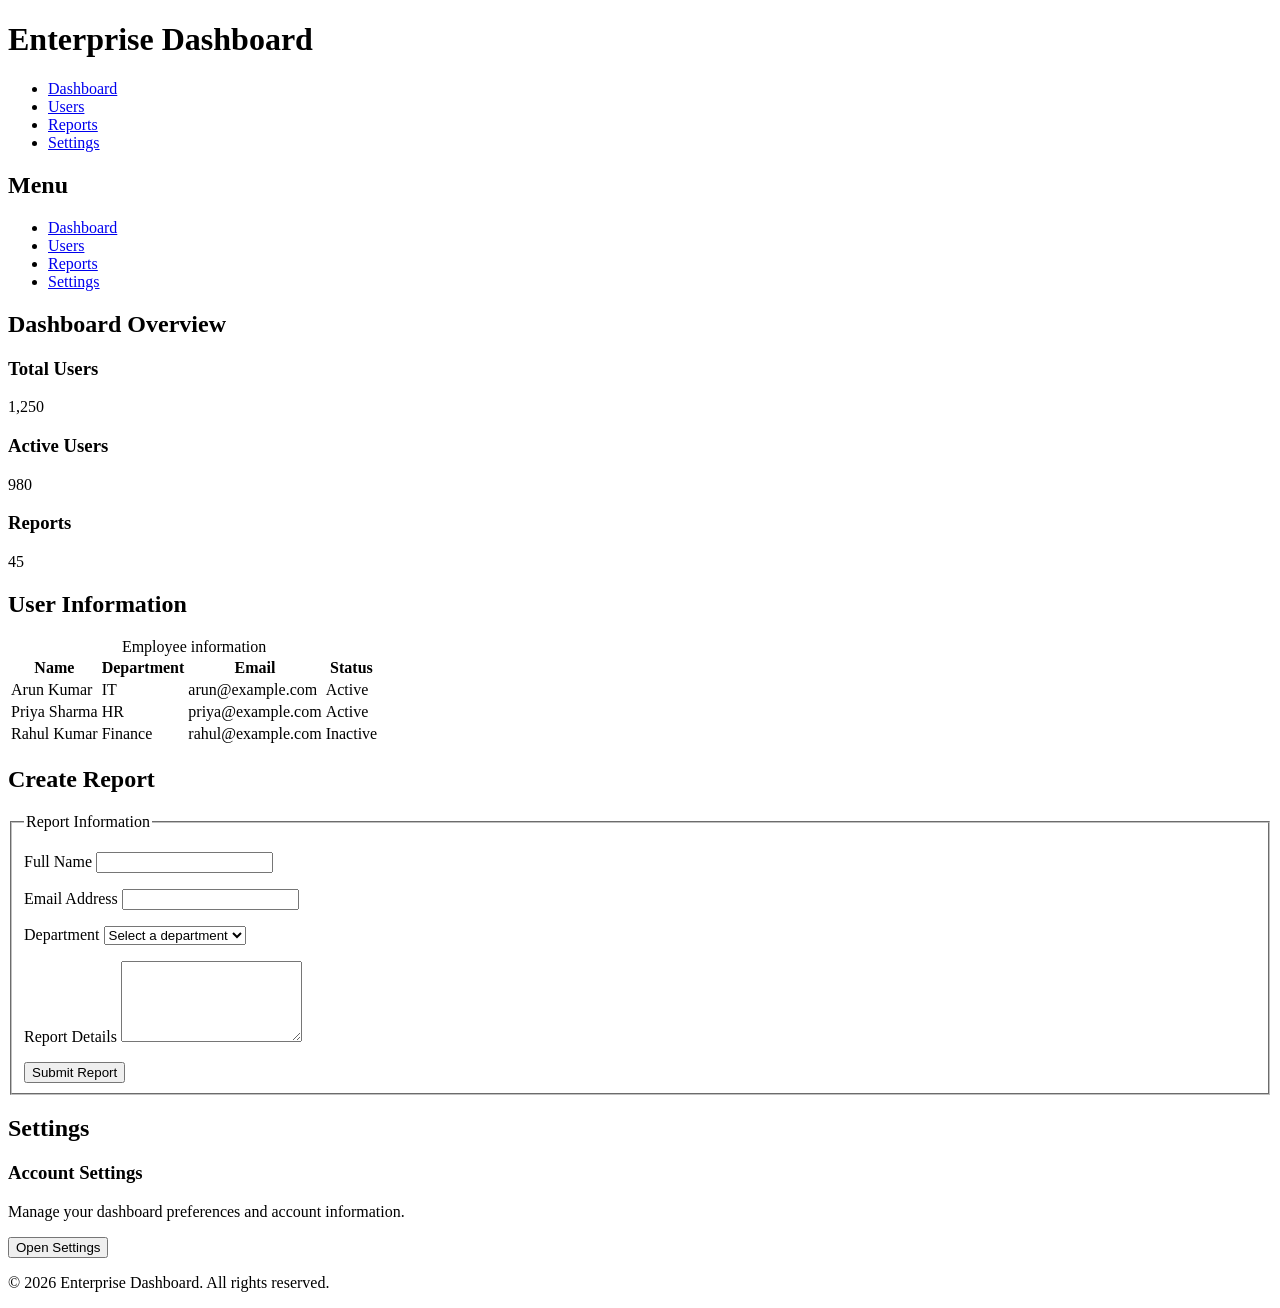
==== index.html @ 7f6d627e "Create index.html" ====
<!DOCTYPE html>
<html lang="en">
<head>
    <meta charset="UTF-8">
    <meta name="viewport" content="width=device-width, initial-scale=1.0">
    <meta name="description" content="Accessible Enterprise Dashboard">
    <title>Enterprise Dashboard</title>
</head>

<body>

    <header>
        <h1>Enterprise Dashboard</h1>

        <nav aria-label="Main navigation">
            <ul>
                <li><a href="#dashboard">Dashboard</a></li>
                <li><a href="#users">Users</a></li>
                <li><a href="#reports">Reports</a></li>
                <li><a href="#settings">Settings</a></li>
            </ul>
        </nav>
    </header>

    <aside aria-label="Sidebar navigation">
        <h2>Menu</h2>
        <nav aria-label="Sidebar menu">
            <ul>
                <li><a href="#dashboard">Dashboard</a></li>
                <li><a href="#users">Users</a></li>
                <li><a href="#reports">Reports</a></li>
                <li><a href="#settings">Settings</a></li>
            </ul>
        </nav>
    </aside>

    <main id="dashboard">

        <section aria-labelledby="overview-heading">
            <h2 id="overview-heading">Dashboard Overview</h2>

            <article>
                <h3>Total Users</h3>
                <p>1,250</p>
            </article>

            <article>
                <h3>Active Users</h3>
                <p>980</p>
            </article>

            <article>
                <h3>Reports</h3>
                <p>45</p>
            </article>
        </section>

        <section id="users" aria-labelledby="users-heading">
            <h2 id="users-heading">User Information</h2>

            <table>
                <caption>Employee information</caption>

                <thead>
                    <tr>
                        <th scope="col">Name</th>
                        <th scope="col">Department</th>
                        <th scope="col">Email</th>
                        <th scope="col">Status</th>
                    </tr>
                </thead>

                <tbody>
                    <tr>
                        <td>Arun Kumar</td>
                        <td>IT</td>
                        <td>arun@example.com</td>
                        <td>Active</td>
                    </tr>

                    <tr>
                        <td>Priya Sharma</td>
                        <td>HR</td>
                        <td>priya@example.com</td>
                        <td>Active</td>
                    </tr>

                    <tr>
                        <td>Rahul Kumar</td>
                        <td>Finance</td>
                        <td>rahul@example.com</td>
                        <td>Inactive</td>
                    </tr>
                </tbody>
            </table>
        </section>

        <section id="reports" aria-labelledby="form-heading">
            <h2 id="form-heading">Create Report</h2>

            <form action="#" method="post">

                <fieldset>
                    <legend>Report Information</legend>

                    <p>
                        <label for="name">Full Name</label>
                        <input
                            type="text"
                            id="name"
                            name="name"
                            required
                            autocomplete="name"
                        >
                    </p>

                    <p>
                        <label for="email">Email Address</label>
                        <input
                            type="email"
                            id="email"
                            name="email"
                            required
                            autocomplete="email"
                            aria-label="Email address"
                        >
                    </p>

                    <p>
                        <label for="department">Department</label>
                        <select
                            id="department"
                            name="department"
                            required
                            aria-label="Select department"
                        >
                            <option value="">Select a department</option>
                            <option value="it">IT</option>
                            <option value="hr">HR</option>
                            <option value="finance">Finance</option>
                            <option value="marketing">Marketing</option>
                        </select>
                    </p>

                    <p>
                        <label for="report">Report Details</label>
                        <textarea
                            id="report"
                            name="report"
                            rows="5"
                            required
                            aria-label="Report details"
                        ></textarea>
                    </p>

                    <button type="submit">Submit Report</button>

                </fieldset>
            </form>
        </section>

        <section id="settings" aria-labelledby="settings-heading">
            <h2 id="settings-heading">Settings</h2>

            <article>
                <h3>Account Settings</h3>
                <p>Manage your dashboard preferences and account information.</p>

                <button
                    type="button"
                    aria-label="Open account settings dialog"
                    onclick="document.getElementById('settings-dialog').showModal()"
                >
                    Open Settings
                </button>
            </article>
        </section>

    </main>

    <dialog id="settings-dialog" aria-labelledby="dialog-title">
        <h2 id="dialog-title">Account Settings</h2>

        <p>Update your account settings from this dialog.</p>

        <form method="dialog">
            <button type="submit">Close</button>
        </form>
    </dialog>

    <footer>
        <p>&copy; 2026 Enterprise Dashboard. All rights reserved.</p>
    </footer>

</body>
</html>
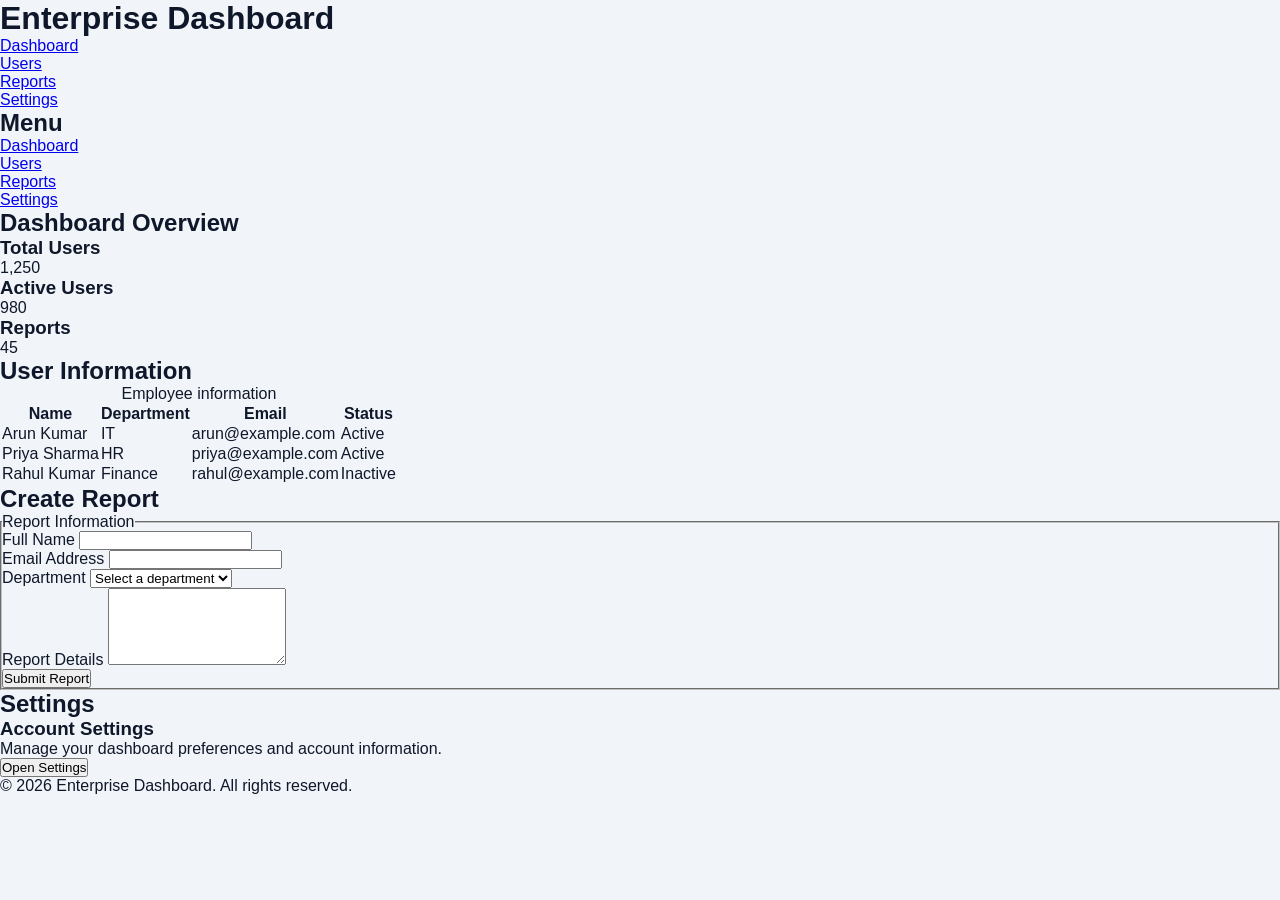
==== commit 33e93c22: "Update index.html" ====
--- a/index.html
+++ b/index.html
@@ -4,6 +4,7 @@
     <meta charset="UTF-8">
     <meta name="viewport" content="width=device-width, initial-scale=1.0">
     <meta name="description" content="Accessible Enterprise Dashboard">
+    <link rel="stylesheet" href="style.css">
     <title>Enterprise Dashboard</title>
 </head>
 
@@ -193,4 +194,4 @@
     </footer>
 
 </body>
-</html>+</html>
--- a/style.css
+++ b/style.css
@@ -0,0 +1,86 @@
+:root {
+  --primary: #2563eb;
+  --primary-dark: #1d4ed8;
+  --background: #f1f5f9;
+  --surface: rgba(255, 255, 255, 0.75);
+  --text: #0f172a;
+  --muted: #64748b;
+  --border: rgba(148, 163, 184, 0.25);
+
+  --font-sm: 14px;
+  --font-md: 16px;
+  --font-lg: 20px;
+  --font-xl: 28px;
+
+  --space-1: 4px;
+  --space-2: 8px;
+  --space-3: 12px;
+  --space-4: 16px;
+  --space-5: 20px;
+  --space-6: 24px;
+  --space-8: 32px;
+
+  --radius-sm: 8px;
+  --radius-md: 14px;
+  --radius-lg: 20px;
+
+  --shadow: 0 8px 25px rgba(15, 23, 42, 0.08);
+}
+
+* {
+  box-sizing: border-box;
+  margin: 0;
+  padding: 0;
+}
+
+html {
+  width: 100%;
+  overflow-x: hidden;
+}
+
+body {
+  width: 100%;
+  min-height: 100vh;
+  font-family: Arial, sans-serif;
+  background: var(--background);
+  color: var(--text);
+  overflow-x: hidden;
+}
+
+.dashboard {
+  width: min(100% - 32px, 1440px);
+  margin: auto;
+  padding: var(--space-6) 0;
+}
+
+.header {
+  display: flex;
+  justify-content: space-between;
+  align-items: center;
+  gap: var(--space-4);
+  margin-bottom: var(--space-6);
+}
+
+.header h1 {
+  font-size: var(--font-xl);
+}
+
+.header p {
+  color: var(--muted);
+  margin-top: var(--space-2);
+}
+
+.dashboard-grid {
+  display: grid;
+  grid-template-columns: repeat(4, minmax(0, 1fr));
+  gap: var(--space-5);
+}
+
+.card {
+  min-width: 0;
+  padding: var(--space-6);
+  background: var(--surface);
+  border: 1px solid var(--border);
+  border-radius: var(--radius-md);
+  box-shadow: var(--shadow);
+  backdrop-filter: blur
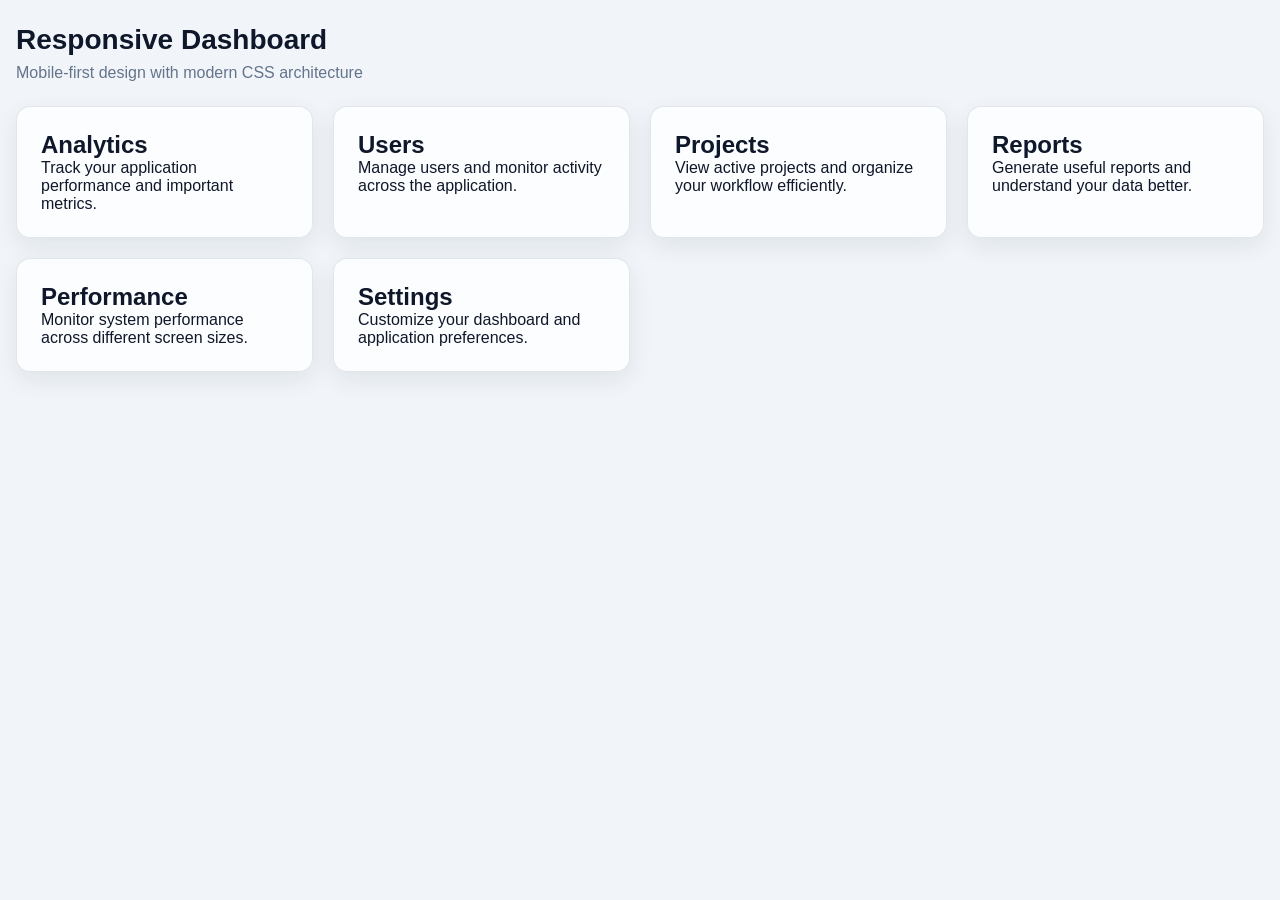
==== commit 20eff2c0: "Update index.html" ====
--- a/index.html
+++ b/index.html
@@ -1,197 +1,58 @@
 <!DOCTYPE html>
 <html lang="en">
 <head>
-    <meta charset="UTF-8">
-    <meta name="viewport" content="width=device-width, initial-scale=1.0">
-    <meta name="description" content="Accessible Enterprise Dashboard">
-    <link rel="stylesheet" href="style.css">
-    <title>Enterprise Dashboard</title>
+  <meta charset="UTF-8">
+  <meta name="viewport" content="width=device-width, initial-scale=1.0">
+  <link rel="stylesheet" href="style.css">
+  <title>Responsive Dashboard</title>
 </head>
 
 <body>
 
-    <header>
-        <h1>Enterprise Dashboard</h1>
+  <main class="dashboard">
 
-        <nav aria-label="Main navigation">
-            <ul>
-                <li><a href="#dashboard">Dashboard</a></li>
-                <li><a href="#users">Users</a></li>
-                <li><a href="#reports">Reports</a></li>
-                <li><a href="#settings">Settings</a></li>
-            </ul>
-        </nav>
+    <header class="header">
+      <div>
+        <h1>Responsive Dashboard</h1>
+        <p>Mobile-first design with modern CSS architecture</p>
+      </div>
     </header>
 
-    <aside aria-label="Sidebar navigation">
-        <h2>Menu</h2>
-        <nav aria-label="Sidebar menu">
-            <ul>
-                <li><a href="#dashboard">Dashboard</a></li>
-                <li><a href="#users">Users</a></li>
-                <li><a href="#reports">Reports</a></li>
-                <li><a href="#settings">Settings</a></li>
-            </ul>
-        </nav>
-    </aside>
+    <section class="dashboard-grid">
 
-    <main id="dashboard">
+      <article class="card">
+        <h2>Analytics</h2>
+        <p>Track your application performance and important metrics.</p>
+      </article>
 
-        <section aria-labelledby="overview-heading">
-            <h2 id="overview-heading">Dashboard Overview</h2>
+      <article class="card">
+        <h2>Users</h2>
+        <p>Manage users and monitor activity across the application.</p>
+      </article>
 
-            <article>
-                <h3>Total Users</h3>
-                <p>1,250</p>
-            </article>
+      <article class="card">
+        <h2>Projects</h2>
+        <p>View active projects and organize your workflow efficiently.</p>
+      </article>
 
-            <article>
-                <h3>Active Users</h3>
-                <p>980</p>
-            </article>
+      <article class="card">
+        <h2>Reports</h2>
+        <p>Generate useful reports and understand your data better.</p>
+      </article>
 
-            <article>
-                <h3>Reports</h3>
-                <p>45</p>
-            </article>
-        </section>
+      <article class="card">
+        <h2>Performance</h2>
+        <p>Monitor system performance across different screen sizes.</p>
+      </article>
 
-        <section id="users" aria-labelledby="users-heading">
-            <h2 id="users-heading">User Information</h2>
+      <article class="card">
+        <h2>Settings</h2>
+        <p>Customize your dashboard and application preferences.</p>
+      </article>
 
-            <table>
-                <caption>Employee information</caption>
+    </section>
 
-                <thead>
-                    <tr>
-                        <th scope="col">Name</th>
-                        <th scope="col">Department</th>
-                        <th scope="col">Email</th>
-                        <th scope="col">Status</th>
-                    </tr>
-                </thead>
-
-                <tbody>
-                    <tr>
-                        <td>Arun Kumar</td>
-                        <td>IT</td>
-                        <td>arun@example.com</td>
-                        <td>Active</td>
-                    </tr>
-
-                    <tr>
-                        <td>Priya Sharma</td>
-                        <td>HR</td>
-                        <td>priya@example.com</td>
-                        <td>Active</td>
-                    </tr>
-
-                    <tr>
-                        <td>Rahul Kumar</td>
-                        <td>Finance</td>
-                        <td>rahul@example.com</td>
-                        <td>Inactive</td>
-                    </tr>
-                </tbody>
-            </table>
-        </section>
-
-        <section id="reports" aria-labelledby="form-heading">
-            <h2 id="form-heading">Create Report</h2>
-
-            <form action="#" method="post">
-
-                <fieldset>
-                    <legend>Report Information</legend>
-
-                    <p>
-                        <label for="name">Full Name</label>
-                        <input
-                            type="text"
-                            id="name"
-                            name="name"
-                            required
-                            autocomplete="name"
-                        >
-                    </p>
-
-                    <p>
-                        <label for="email">Email Address</label>
-                        <input
-                            type="email"
-                            id="email"
-                            name="email"
-                            required
-                            autocomplete="email"
-                            aria-label="Email address"
-                        >
-                    </p>
-
-                    <p>
-                        <label for="department">Department</label>
-                        <select
-                            id="department"
-                            name="department"
-                            required
-                            aria-label="Select department"
-                        >
-                            <option value="">Select a department</option>
-                            <option value="it">IT</option>
-                            <option value="hr">HR</option>
-                            <option value="finance">Finance</option>
-                            <option value="marketing">Marketing</option>
-                        </select>
-                    </p>
-
-                    <p>
-                        <label for="report">Report Details</label>
-                        <textarea
-                            id="report"
-                            name="report"
-                            rows="5"
-                            required
-                            aria-label="Report details"
-                        ></textarea>
-                    </p>
-
-                    <button type="submit">Submit Report</button>
-
-                </fieldset>
-            </form>
-        </section>
-
-        <section id="settings" aria-labelledby="settings-heading">
-            <h2 id="settings-heading">Settings</h2>
-
-            <article>
-                <h3>Account Settings</h3>
-                <p>Manage your dashboard preferences and account information.</p>
-
-                <button
-                    type="button"
-                    aria-label="Open account settings dialog"
-                    onclick="document.getElementById('settings-dialog').showModal()"
-                >
-                    Open Settings
-                </button>
-            </article>
-        </section>
-
-    </main>
-
-    <dialog id="settings-dialog" aria-labelledby="dialog-title">
-        <h2 id="dialog-title">Account Settings</h2>
-
-        <p>Update your account settings from this dialog.</p>
-
-        <form method="dialog">
-            <button type="submit">Close</button>
-        </form>
-    </dialog>
-
-    <footer>
-        <p>&copy; 2026 Enterprise Dashboard. All rights reserved.</p>
-    </footer>
+  </main>
 
 </body>
 </html>
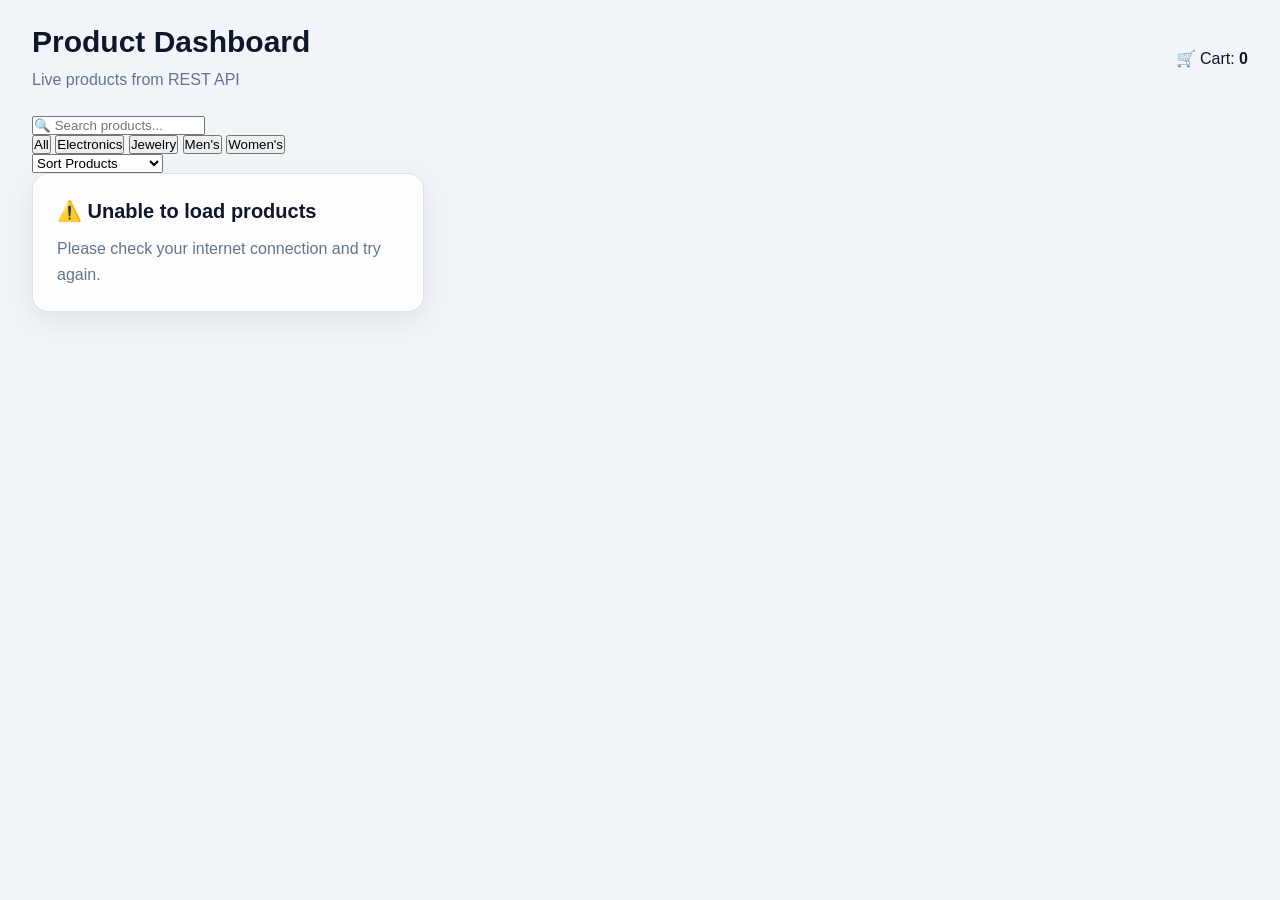
==== commit 327e684d: "Update index.html" ====
--- a/index.html
+++ b/index.html
@@ -4,7 +4,7 @@
   <meta charset="UTF-8">
   <meta name="viewport" content="width=device-width, initial-scale=1.0">
   <link rel="stylesheet" href="style.css">
-  <title>Responsive Dashboard</title>
+  <title>Dynamic Product Dashboard</title>
 </head>
 
 <body>
@@ -13,46 +13,65 @@
 
     <header class="header">
       <div>
-        <h1>Responsive Dashboard</h1>
-        <p>Mobile-first design with modern CSS architecture</p>
+        <h1>Product Dashboard</h1>
+        <p>Live products from REST API</p>
+      </div>
+
+      <div>
+        🛒 Cart: <strong id="cart-count">0</strong>
       </div>
     </header>
 
+    <section class="controls">
+
+      <input
+        type="search"
+        id="search-input"
+        placeholder="🔍 Search products..."
+      >
+
+      <div class="categories">
+        <button class="category-btn active" data-category="all">
+          All
+        </button>
+
+        <button class="category-btn" data-category="electronics">
+          Electronics
+        </button>
+
+        <button class="category-btn" data-category="jewelery">
+          Jewelry
+        </button>
+
+        <button class="category-btn" data-category="men's clothing">
+          Men's
+        </button>
+
+        <button class="category-btn" data-category="women's clothing">
+          Women's
+        </button>
+      </div>
+
+      <select id="sort-select">
+        <option value="default">Sort Products</option>
+        <option value="low-high">Price: Low to High</option>
+        <option value="high-low">Price: High to Low</option>
+        <option value="name">Name: A to Z</option>
+      </select>
+
+    </section>
+
     <section class="dashboard-grid">
-
       <article class="card">
-        <h2>Analytics</h2>
-        <p>Track your application performance and important metrics.</p>
+        <h2>Loading...</h2>
+        <p>Fetching products...</p>
       </article>
-
-      <article class="card">
-        <h2>Users</h2>
-        <p>Manage users and monitor activity across the application.</p>
-      </article>
-
-      <article class="card">
-        <h2>Projects</h2>
-        <p>View active projects and organize your workflow efficiently.</p>
-      </article>
-
-      <article class="card">
-        <h2>Reports</h2>
-        <p>Generate useful reports and understand your data better.</p>
-      </article>
-
-      <article class="card">
-        <h2>Performance</h2>
-        <p>Monitor system performance across different screen sizes.</p>
-      </article>
-
-      <article class="card">
-        <h2>Settings</h2>
-        <p>Customize your dashboard and application preferences.</p>
-      </article>
-
     </section>
 
   </main>
 
+  <script src="api.js"></script>
+  <script src="app.js"></script>
+
 </body>
 </html>
--- a/style.css
+++ b/style.css
@@ -1,16 +1,17 @@
 :root {
   --primary: #2563eb;
   --primary-dark: #1d4ed8;
+
   --background: #f1f5f9;
-  --surface: rgba(255, 255, 255, 0.75);
+  --surface: rgba(255, 255, 255, 0.82);
   --text: #0f172a;
   --muted: #64748b;
-  --border: rgba(148, 163, 184, 0.25);
+  --border: rgba(148, 163, 184, 0.3);
 
   --font-sm: 14px;
   --font-md: 16px;
   --font-lg: 20px;
-  --font-xl: 28px;
+  --font-xl: 30px;
 
   --space-1: 4px;
   --space-2: 8px;
@@ -21,66 +22,169 @@
   --space-8: 32px;
 
   --radius-sm: 8px;
-  --radius-md: 14px;
+  --radius-md: 16px;
   --radius-lg: 20px;
 
   --shadow: 0 8px 25px rgba(15, 23, 42, 0.08);
 }
 
+/* Basic reset */
 * {
   box-sizing: border-box;
   margin: 0;
   padding: 0;
 }
 
-html {
+html,
+body {
   width: 100%;
+  max-width: 100%;
   overflow-x: hidden;
 }
 
 body {
-  width: 100%;
   min-height: 100vh;
   font-family: Arial, sans-serif;
   background: var(--background);
   color: var(--text);
-  overflow-x: hidden;
 }
 
+/* Main dashboard */
 .dashboard {
-  width: min(100% - 32px, 1440px);
-  margin: auto;
-  padding: var(--space-6) 0;
+  width: calc(100% - 32px);
+  max-width: 1440px;
+  margin: 0 auto;
+  padding: 24px 0 40px;
 }
 
+/* Header */
 .header {
   display: flex;
+  align-items: center;
   justify-content: space-between;
-  align-items: center;
-  gap: var(--space-4);
-  margin-bottom: var(--space-6);
+  gap: 16px;
+  margin-bottom: 24px;
 }
 
 .header h1 {
   font-size: var(--font-xl);
+  line-height: 1.2;
+  overflow-wrap: break-word;
 }
 
 .header p {
+  margin-top: 8px;
   color: var(--muted);
-  margin-top: var(--space-2);
+  font-size: var(--font-md);
+  line-height: 1.5;
 }
 
+/* MOBILE FIRST:
+   One card per row */
 .dashboard-grid {
+  width: 100%;
   display: grid;
-  grid-template-columns: repeat(4, minmax(0, 1fr));
-  gap: var(--space-5);
+  grid-template-columns: minmax(0, 1fr);
+  gap: 20px;
 }
 
+/* Cards */
 .card {
+  width: 100%;
   min-width: 0;
-  padding: var(--space-6);
+  padding: 24px;
+
   background: var(--surface);
   border: 1px solid var(--border);
   border-radius: var(--radius-md);
+
   box-shadow: var(--shadow);
-  backdrop-filter: blur
+  backdrop-filter: blur(12px);
+  -webkit-backdrop-filter: blur(12px);
+
+  transition:
+    transform 0.25s ease,
+    box-shadow 0.25s ease;
+}
+
+.card:hover {
+  transform: translateY(-4px);
+  box-shadow: 0 12px 30px rgba(15, 23, 42, 0.12);
+}
+
+.card h2 {
+  font-size: var(--font-lg);
+  line-height: 1.3;
+  margin-bottom: 12px;
+  overflow-wrap: break-word;
+}
+
+.card p {
+  color: var(--muted);
+  font-size: var(--font-md);
+  line-height: 1.6;
+  overflow-wrap: break-word;
+}
+
+/* 320px - Small mobile */
+@media (max-width: 320px) {
+  .dashboard {
+    width: calc(100% - 16px);
+    padding-top: 16px;
+  }
+
+  .header h1 {
+    font-size: 22px;
+  }
+
+  .header p {
+    font-size: 14px;
+  }
+
+  .card {
+    padding: 18px;
+  }
+}
+
+/* 768px - Tablet */
+@media (min-width: 768px) {
+  .dashboard {
+    width: calc(100% - 48px);
+  }
+
+  .dashboard-grid {
+    grid-template-columns: repeat(2, minmax(0, 1fr));
+  }
+}
+
+/* 1024px - Desktop */
+@media (min-width: 1024px) {
+  .dashboard {
+    width: calc(100% - 64px);
+  }
+
+  .dashboard-grid {
+    grid-template-columns: repeat(3, minmax(0, 1fr));
+  }
+}
+
+/* 1440px - Large desktop */
+@media (min-width: 1440px) {
+  .dashboard {
+    padding-top: 40px;
+  }
+
+  .dashboard-grid {
+    grid-template-columns: repeat(4, minmax(0, 1fr));
+  }
+}
+
+/* Dark theme */
+[data-theme="dark"] {
+  --background: #0f172a;
+  --surface: rgba(30, 41, 59, 0.82);
+  --text: #f8fafc;
+  --muted: #cbd5e1;
+  --border: rgba(148, 163, 184, 0.2);
+  --shadow: 0 8px 25px rgba(0, 0, 0, 0.25);
+}
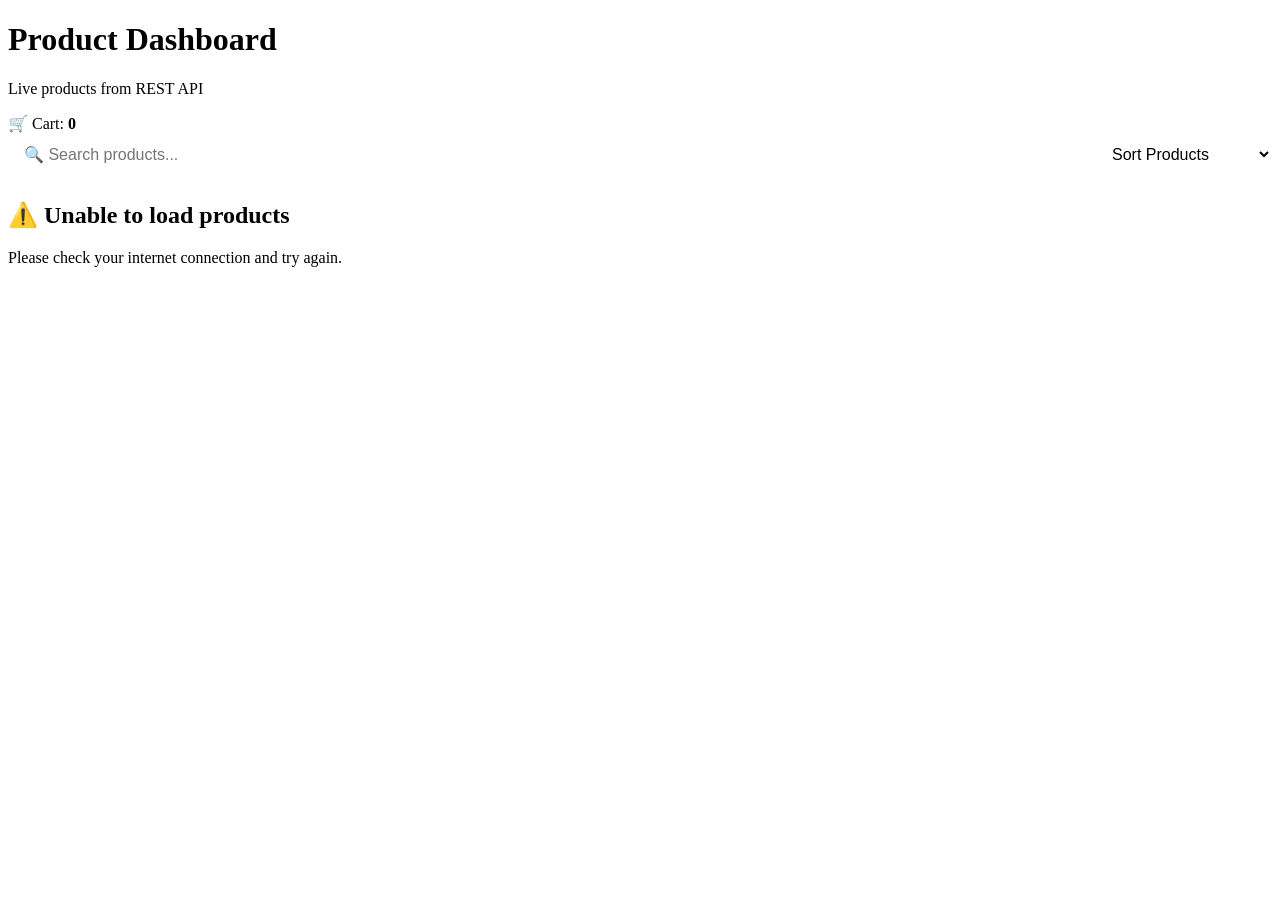
==== commit ca53b9d3: "Update index.html" ====
--- a/index.html
+++ b/index.html
@@ -1,77 +1,150 @@
 <!DOCTYPE html>
 <html lang="en">
+
 <head>
   <meta charset="UTF-8">
-  <meta name="viewport" content="width=device-width, initial-scale=1.0">
-  <link rel="stylesheet" href="style.css">
+
+  <meta
+    name="viewport"
+    content="width=device-width, initial-scale=1.0"
+  >
+
+  <link
+    rel="stylesheet"
+    href="style.css"
+  >
+
   <title>Dynamic Product Dashboard</title>
 </head>
+
 
 <body>
 
   <main class="dashboard">
 
+    <!-- Header -->
     <header class="header">
+
       <div>
         <h1>Product Dashboard</h1>
-        <p>Live products from REST API</p>
+
+        <p>
+          Live products from REST API
+        </p>
       </div>
 
+
       <div>
-        🛒 Cart: <strong id="cart-count">0</strong>
+        🛒 Cart:
+        <strong id="cart-count">0</strong>
       </div>
+
     </header>
 
+
+    <!-- Controls -->
     <section class="controls">
 
+      <!-- Search -->
       <input
         type="search"
         id="search-input"
         placeholder="🔍 Search products..."
       >
 
+
+      <!-- Categories -->
       <div class="categories">
-        <button class="category-btn active" data-category="all">
+
+        <button
+          class="category-btn active"
+          data-category="all"
+        >
           All
         </button>
 
-        <button class="category-btn" data-category="electronics">
-          Electronics
+
+        <button
+          class="category-btn"
+          data-category="smartphones"
+        >
+          Smartphones
         </button>
 
-        <button class="category-btn" data-category="jewelery">
-          Jewelry
+
+        <button
+          class="category-btn"
+          data-category="laptops"
+        >
+          Laptops
         </button>
 
-        <button class="category-btn" data-category="men's clothing">
-          Men's
+
+        <button
+          class="category-btn"
+          data-category="beauty"
+        >
+          Beauty
         </button>
 
-        <button class="category-btn" data-category="women's clothing">
-          Women's
+
+        <button
+          class="category-btn"
+          data-category="furniture"
+        >
+          Furniture
         </button>
+
       </div>
 
+
+      <!-- Sorting -->
       <select id="sort-select">
-        <option value="default">Sort Products</option>
-        <option value="low-high">Price: Low to High</option>
-        <option value="high-low">Price: High to Low</option>
-        <option value="name">Name: A to Z</option>
+
+        <option value="default">
+          Sort Products
+        </option>
+
+        <option value="low-high">
+          Price: Low to High
+        </option>
+
+        <option value="high-low">
+          Price: High to Low
+        </option>
+
+        <option value="name">
+          Name: A to Z
+        </option>
+
       </select>
 
     </section>
 
+
+    <!-- Product Grid -->
     <section class="dashboard-grid">
+
       <article class="card">
+
         <h2>Loading...</h2>
-        <p>Fetching products...</p>
+
+        <p>
+          Fetching products...
+        </p>
+
       </article>
+
     </section>
 
   </main>
 
+
+  <!-- JavaScript -->
   <script src="api.js"></script>
+
   <script src="app.js"></script>
 
 </body>
+
 </html>
--- a/style.css
+++ b/style.css
@@ -1,190 +1,92 @@
-:root {
-  --primary: #2563eb;
-  --primary-dark: #1d4ed8;
+/* =========================
+   Dynamic App Controls
+   ========================= */
 
-  --background: #f1f5f9;
-  --surface: rgba(255, 255, 255, 0.82);
-  --text: #0f172a;
-  --muted: #64748b;
-  --border: rgba(148, 163, 184, 0.3);
-
-  --font-sm: 14px;
-  --font-md: 16px;
-  --font-lg: 20px;
-  --font-xl: 30px;
-
-  --space-1: 4px;
-  --space-2: 8px;
-  --space-3: 12px;
-  --space-4: 16px;
-  --space-5: 20px;
-  --space-6: 24px;
-  --space-8: 32px;
-
-  --radius-sm: 8px;
-  --radius-md: 16px;
-  --radius-lg: 20px;
-
-  --shadow: 0 8px 25px rgba(15, 23, 42, 0.08);
+.controls {
+  display: flex;
+  flex-wrap: wrap;
+  gap: 12px;
+  margin-bottom: 24px;
+  align-items: center;
 }
 
-/* Basic reset */
-* {
-  box-sizing: border-box;
-  margin: 0;
-  padding: 0;
+#search-input {
+  flex: 1 1 220px;
+  min-width: 0;
+  padding: 13px 16px;
+  border: 1px solid var(--border);
+  border-radius: var(--radius-sm);
+  background: var(--surface);
+  color: var(--text);
+  font-size: var(--font-md);
+  outline: none;
 }
 
-html,
-body {
-  width: 100%;
-  max-width: 100%;
-  overflow-x: hidden;
+#search-input:focus {
+  border-color: var(--primary);
+  box-shadow: 0 0 0 3px rgba(37, 99, 235, 0.12);
 }
 
-body {
-  min-height: 100vh;
-  font-family: Arial, sans-serif;
-  background: var(--background);
-  color: var(--text);
+.categories {
+  display: flex;
+  flex-wrap: wrap;
+  gap: 8px;
 }
 
-/* Main dashboard */
-.dashboard {
-  width: calc(100% - 32px);
-  max-width: 1440px;
-  margin: 0 auto;
-  padding: 24px 0 40px;
+.category-btn,
+.card button {
+  border: none;
+  border-radius: var(--radius-sm);
+  padding: 10px 14px;
+  background: var(--primary);
+  color: white;
+  font-size: var(--font-sm);
+  cursor: pointer;
+  transition: 0.25s ease;
 }
 
-/* Header */
-.header {
-  display: flex;
-  align-items: center;
-  justify-content: space-between;
-  gap: 16px;
-  margin-bottom: 24px;
+.category-btn:hover,
+.card button:hover {
+  background: var(--primary-dark);
+  transform: translateY(-1px);
 }
 
-.header h1 {
-  font-size: var(--font-xl);
-  line-height: 1.2;
-  overflow-wrap: break-word;
+.category-btn.active {
+  background: var(--primary-dark);
 }
 
-.header p {
-  margin-top: 8px;
-  color: var(--muted);
-  font-size: var(--font-md);
-  line-height: 1.5;
+#sort-select {
+  padding: 11px 14px;
+  border: 1px solid var(--border);
+  border-radius: var(--radius-sm);
+  background: var(--surface);
+  color: var(--text);
+  font-size: var(--font-sm);
+  cursor: pointer;
 }
 
-/* MOBILE FIRST:
-   One card per row */
-.dashboard-grid {
-  width: 100%;
-  display: grid;
-  grid-template-columns: minmax(0, 1fr);
-  gap: 20px;
+.card img {
+  display: block;
+  max-width: 100%;
 }
 
-/* Cards */
-.card {
-  width: 100%;
-  min-width: 0;
-  padding: 24px;
-
-  background: var(--surface);
-  border: 1px solid var(--border);
-  border-radius: var(--radius-md);
-
-  box-shadow: var(--shadow);
-  backdrop-filter: blur(12px);
-  -webkit-backdrop-filter: blur(12px);
-
-  transition:
-    transform 0.25s ease,
-    box-shadow 0.25s ease;
-}
-
-.card:hover {
-  transform: translateY(-4px);
-  box-shadow: 0 12px 30px rgba(15, 23, 42, 0.12);
-}
-
-.card h2 {
-  font-size: var(--font-lg);
-  line-height: 1.3;
-  margin-bottom: 12px;
-  overflow-wrap: break-word;
-}
-
-.card p {
-  color: var(--muted);
-  font-size: var(--font-md);
-  line-height: 1.6;
-  overflow-wrap: break-word;
-}
-
-/* 320px - Small mobile */
-@media (max-width: 320px) {
-  .dashboard {
-    width: calc(100% - 16px);
-    padding-top: 16px;
+/* Mobile controls */
+@media screen and (max-width: 767px) {
+  .controls {
+    flex-direction: column;
+    align-items: stretch;
   }
 
-  .header h1 {
-    font-size: 22px;
+  #search-input,
+  #sort-select {
+    width: 100%;
   }
 
-  .header p {
-    font-size: 14px;
+  .categories {
+    width: 100%;
   }
 
-  .card {
-    padding: 18px;
+  .category-btn {
+    flex: 1 1 auto;
   }
 }
-
-/* 768px - Tablet */
-@media (min-width: 768px) {
-  .dashboard {
-    width: calc(100% - 48px);
-  }
-
-  .dashboard-grid {
-    grid-template-columns: repeat(2, minmax(0, 1fr));
-  }
-}
-
-/* 1024px - Desktop */
-@media (min-width: 1024px) {
-  .dashboard {
-    width: calc(100% - 64px);
-  }
-
-  .dashboard-grid {
-    grid-template-columns: repeat(3, minmax(0, 1fr));
-  }
-}
-
-/* 1440px - Large desktop */
-@media (min-width: 1440px) {
-  .dashboard {
-    padding-top: 40px;
-  }
-
-  .dashboard-grid {
-    grid-template-columns: repeat(4, minmax(0, 1fr));
-  }
-}
-
-/* Dark theme */
-[data-theme="dark"] {
-  --background: #0f172a;
-  --surface: rgba(30, 41, 59, 0.82);
-  --text: #f8fafc;
-  --muted: #cbd5e1;
-  --border: rgba(148, 163, 184, 0.2);
-  --shadow: 0 8px 25px rgba(0, 0, 0, 0.25);
-}
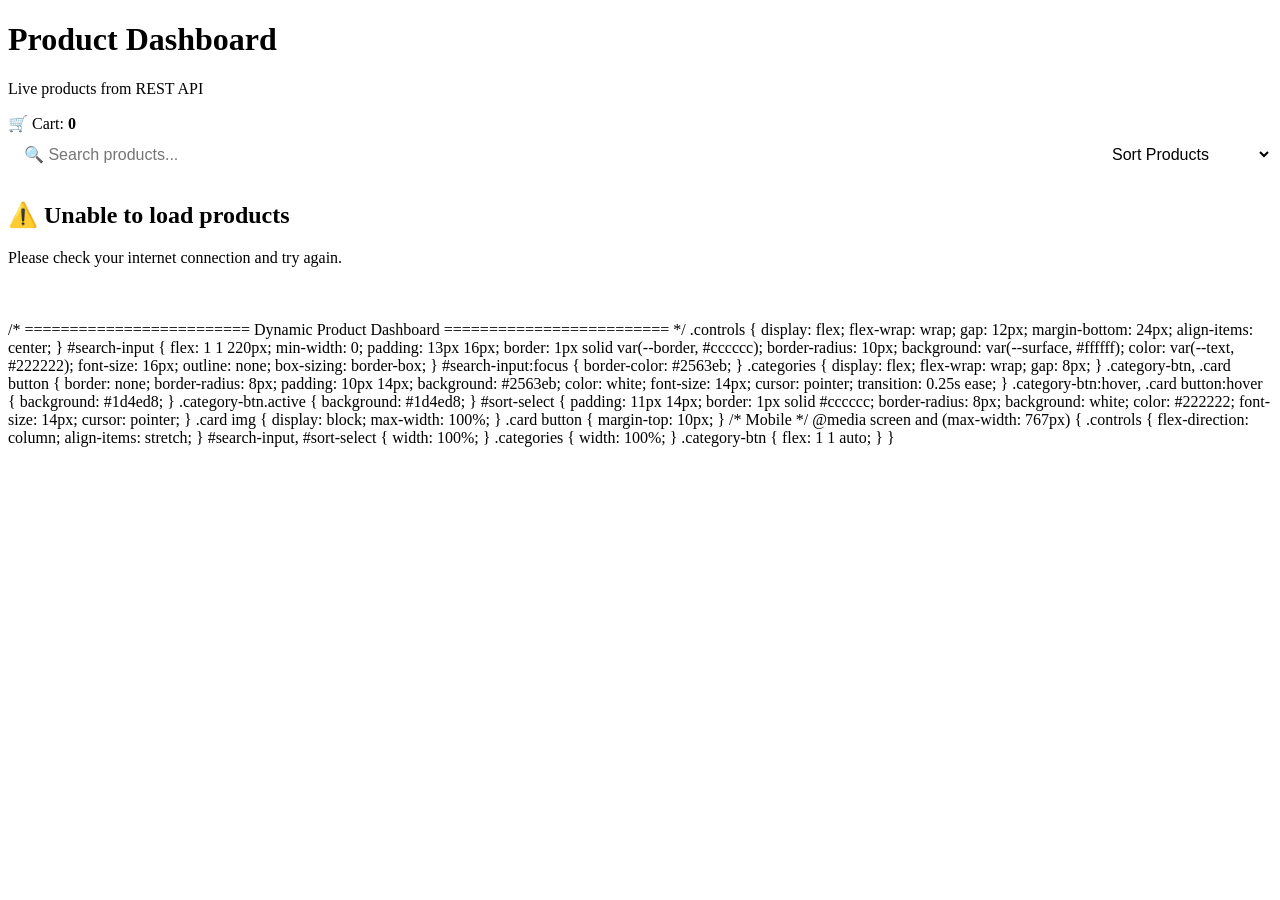
==== commit 7ed34102: "Update index.html" ====
--- a/index.html
+++ b/index.html
@@ -148,3 +148,103 @@
 </body>
 
 </html>
+
+/* =========================
+   Dynamic Product Dashboard
+   ========================= */
+
+.controls {
+  display: flex;
+  flex-wrap: wrap;
+  gap: 12px;
+  margin-bottom: 24px;
+  align-items: center;
+}
+
+#search-input {
+  flex: 1 1 220px;
+  min-width: 0;
+  padding: 13px 16px;
+  border: 1px solid var(--border, #cccccc);
+  border-radius: 10px;
+  background: var(--surface, #ffffff);
+  color: var(--text, #222222);
+  font-size: 16px;
+  outline: none;
+  box-sizing: border-box;
+}
+
+#search-input:focus {
+  border-color: #2563eb;
+}
+
+.categories {
+  display: flex;
+  flex-wrap: wrap;
+  gap: 8px;
+}
+
+.category-btn,
+.card button {
+  border: none;
+  border-radius: 8px;
+  padding: 10px 14px;
+  background: #2563eb;
+  color: white;
+  font-size: 14px;
+  cursor: pointer;
+  transition: 0.25s ease;
+}
+
+.category-btn:hover,
+.card button:hover {
+  background: #1d4ed8;
+}
+
+.category-btn.active {
+  background: #1d4ed8;
+}
+
+#sort-select {
+  padding: 11px 14px;
+  border: 1px solid #cccccc;
+  border-radius: 8px;
+  background: white;
+  color: #222222;
+  font-size: 14px;
+  cursor: pointer;
+}
+
+.card img {
+  display: block;
+  max-width: 100%;
+}
+
+.card button {
+  margin-top: 10px;
+}
+
+
+/* Mobile */
+
+@media screen and (max-width: 767px) {
+
+  .controls {
+    flex-direction: column;
+    align-items: stretch;
+  }
+
+  #search-input,
+  #sort-select {
+    width: 100%;
+  }
+
+  .categories {
+    width: 100%;
+  }
+
+  .category-btn {
+    flex: 1 1 auto;
+  }
+
+}
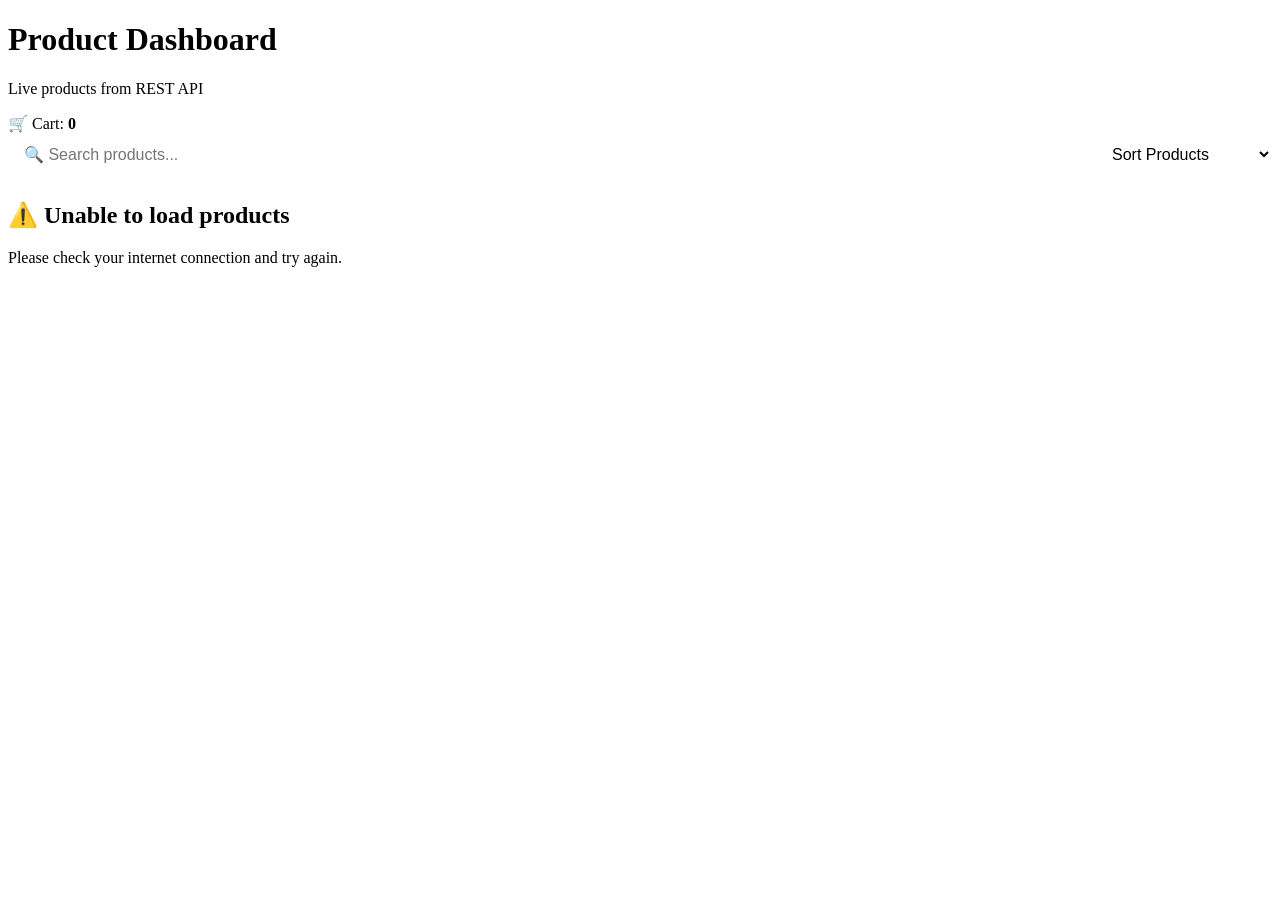
==== commit 078dfebb: "Update index.html" ====
--- a/index.html
+++ b/index.html
@@ -149,102 +149,4 @@
 
 </html>
 
-/* =========================
-   Dynamic Product Dashboard
-   ========================= */
 
-.controls {
-  display: flex;
-  flex-wrap: wrap;
-  gap: 12px;
-  margin-bottom: 24px;
-  align-items: center;
-}
-
-#search-input {
-  flex: 1 1 220px;
-  min-width: 0;
-  padding: 13px 16px;
-  border: 1px solid var(--border, #cccccc);
-  border-radius: 10px;
-  background: var(--surface, #ffffff);
-  color: var(--text, #222222);
-  font-size: 16px;
-  outline: none;
-  box-sizing: border-box;
-}
-
-#search-input:focus {
-  border-color: #2563eb;
-}
-
-.categories {
-  display: flex;
-  flex-wrap: wrap;
-  gap: 8px;
-}
-
-.category-btn,
-.card button {
-  border: none;
-  border-radius: 8px;
-  padding: 10px 14px;
-  background: #2563eb;
-  color: white;
-  font-size: 14px;
-  cursor: pointer;
-  transition: 0.25s ease;
-}
-
-.category-btn:hover,
-.card button:hover {
-  background: #1d4ed8;
-}
-
-.category-btn.active {
-  background: #1d4ed8;
-}
-
-#sort-select {
-  padding: 11px 14px;
-  border: 1px solid #cccccc;
-  border-radius: 8px;
-  background: white;
-  color: #222222;
-  font-size: 14px;
-  cursor: pointer;
-}
-
-.card img {
-  display: block;
-  max-width: 100%;
-}
-
-.card button {
-  margin-top: 10px;
-}
-
-
-/* Mobile */
-
-@media screen and (max-width: 767px) {
-
-  .controls {
-    flex-direction: column;
-    align-items: stretch;
-  }
-
-  #search-input,
-  #sort-select {
-    width: 100%;
-  }
-
-  .categories {
-    width: 100%;
-  }
-
-  .category-btn {
-    flex: 1 1 auto;
-  }
-
-}
